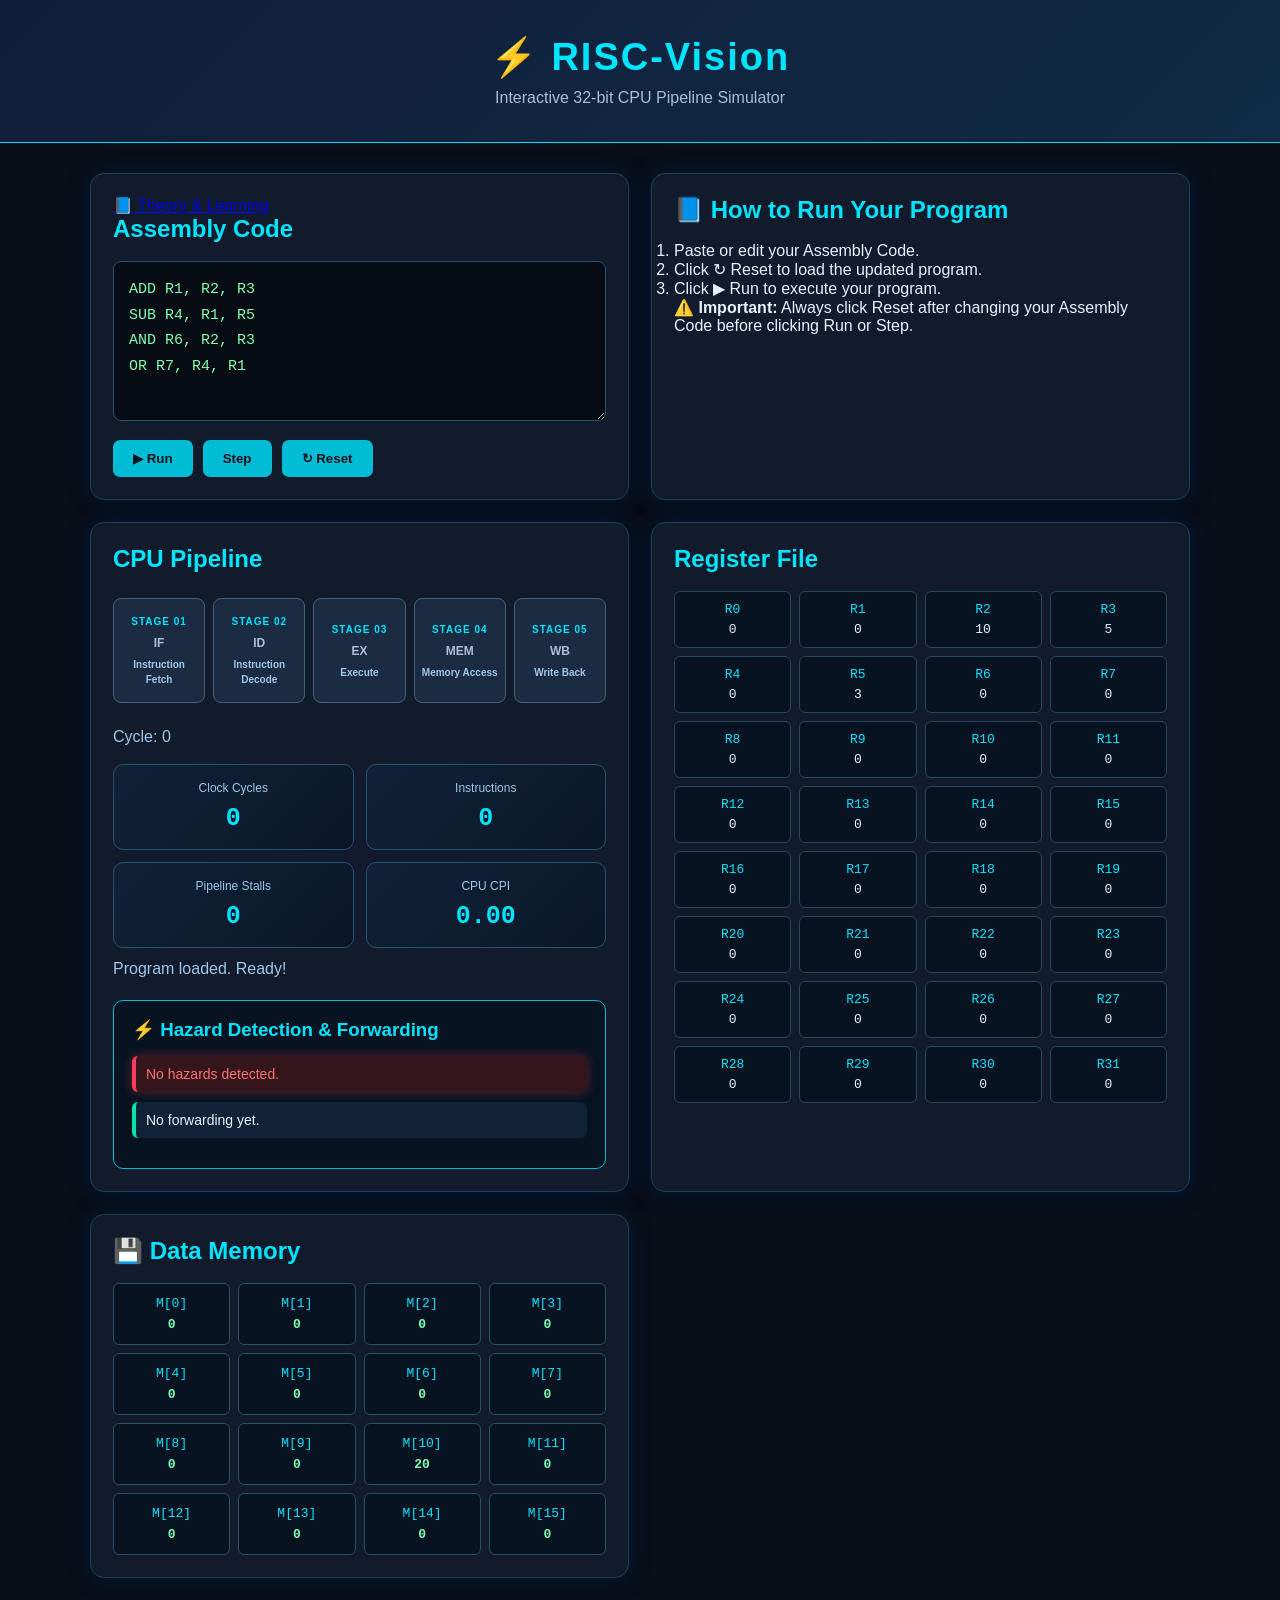
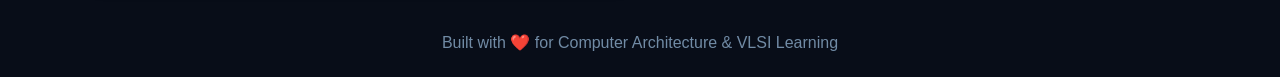
==== index.html @ 0c6385eb "Add files via upload" ====
<!DOCTYPE html>
<html lang="en">
<head>
    <meta charset="UTF-8">
    <meta name="viewport" content="width=device-width, initial-scale=1.0">
    <title>RISC-Vision | Interactive CPU Lab</title>
    <link rel="stylesheet" href="style.css">
</head>
<body>

    <header>
        <h1>⚡ RISC-Vision</h1>
        <p>Interactive 32-bit CPU Pipeline Simulator</p>
    </header>

    <main>

        <!-- Assembly Code Editor -->
        <section class="panel">
            <a href="theory.html">📘 Theory & Learning</a>
            <h2>Assembly Code</h2>

            <textarea id="code" spellcheck="false">ADD R1, R2, R3
SUB R4, R1, R5
AND R6, R2, R3
OR R7, R4, R1</textarea>

            <div class="controls">
                <button id="runBtn">▶ Run</button>
                <button id="stepBtn">Step</button>
                <button id="resetBtn">↻ Reset</button>
            </div>
        </section>

        <!-- Instructions for All Users -->
        <section class="panel">
            <h2>📘 How to Run Your Program</h2>

            <ol>
                <li>Paste or edit your Assembly Code.</li>
                <li>Click ↻ Reset to load the updated program.</li>
                <li>Click ▶ Run to execute your program.</li>
            </ol>

            <p>
                <strong>⚠️ Important:</strong>
                Always click Reset after changing your Assembly Code
                before clicking Run or Step.
            </p>
        </section>

        <!-- CPU Pipeline -->
        <section class="panel">
            <h2>CPU Pipeline</h2>

            <div class="pipeline">
                <div class="stage" id="IF">IF</div>
                <div class="stage" id="ID">ID</div>
                <div class="stage" id="EX">EX</div>
                <div class="stage" id="MEM">MEM</div>
                <div class="stage" id="WB">WB</div>
            </div>

            <p id="cycle">Cycle: 0</p>

            <!-- Performance Statistics -->
            <div class="stats">

                <div class="stat-card">
                    <span>Clock Cycles</span>
                    <strong id="totalCycles">0</strong>
                </div>

                <div class="stat-card">
                    <span>Instructions</span>
                    <strong id="instructionCount">0</strong>
                </div>

                <div class="stat-card">
                    <span>Pipeline Stalls</span>
                    <strong id="stallCount">0</strong>
                </div>

                <div class="stat-card">
                    <span>CPU CPI</span>
                    <strong id="cpi">0.00</strong>
                </div>

            </div>

            <p id="status">Ready to execute.</p>

            <!-- Hazard Detection and Forwarding -->
            <div class="monitor">
                <h3>⚡ Hazard Detection & Forwarding</h3>
                <p id="hazardStatus">No hazards detected.</p>
                <p id="forwardStatus">No forwarding yet.</p>
                <div id="eventLog"></div>
            </div>

        </section>

        <!-- Register File -->
        <section class="panel">
            <h2>Register File</h2>
            <div id="registers" class="registers"></div>
        </section>

        <!-- Data Memory -->
        <section class="panel">
            <h2>💾 Data Memory</h2>
            <div id="memory" class="registers"></div>
        </section>

    </main>

    <footer>
        Built with ❤️ for Computer Architecture & VLSI Learning
    </footer>

    <script src="script.js"></script>

</body>
</html>
---- style.css ----
* {
    margin: 0;
    padding: 0;
    box-sizing: border-box;
}

body {
    font-family: Arial, sans-serif;
    background: #080d18;
    color: #e8f1ff;
    min-height: 100vh;
}

header {
    text-align: center;
    padding: 35px 15px;
    background: linear-gradient(135deg, #101e39, #102b45);
    border-bottom: 1px solid #00d9ff;
}

header h1 {
    font-size: 38px;
    color: #00e5ff;
    letter-spacing: 2px;
}

header p {
    margin-top: 10px;
    color: #a8bfd8;
}

main {
    width: 90%;
    max-width: 1100px;
    margin: 30px auto;
    display: grid;
    grid-template-columns: 1fr 1fr;
    gap: 22px;
}

.panel {
    background: #111b2c;
    border: 1px solid #263d59;
    border-radius: 14px;
    padding: 22px;
    box-shadow: 0 0 20px #001b35;
}

.panel h2 {
    color: #00e5ff;
    margin-bottom: 18px;
}

textarea {
    width: 100%;
    height: 160px;
    padding: 15px;
    background: #060b14;
    color: #7cffb2;
    border: 1px solid #28516b;
    border-radius: 8px;
    resize: vertical;
    font-family: monospace;
    font-size: 15px;
    line-height: 1.7;
}

.controls {
    display: flex;
    gap: 10px;
    margin-top: 15px;
    flex-wrap: wrap;
}

button {
    padding: 11px 20px;
    border: none;
    border-radius: 7px;
    background: #00bcd4;
    color: #06111b;
    font-weight: bold;
    cursor: pointer;
    transition: 0.2s;
}

button:hover {
    background: #70f0ff;
    transform: translateY(-2px);
}

.pipeline {
    display: grid;
    grid-template-columns: repeat(5, 1fr);
    gap: 8px;
    margin: 25px 0;
}

.stage {
    text-align: center;
    padding: 18px 5px;
    background: #1b2b42;
    border: 1px solid #42617e;
    border-radius: 8px;
    font-weight: bold;
    color: #a8bfd8;
}

.stage.active {
    background: #00bcd4;
    color: #06111b;
    border-color: #7affff;
    box-shadow: 0 0 18px #00bcd4;
}

#cycle, #status {
    margin-top: 12px;
    color: #9ec7e8;
}

.registers {
    display: grid;
    grid-template-columns: repeat(4, 1fr);
    gap: 8px;
}

.register {
    background: #081321;
    padding: 10px;
    border: 1px solid #28465f;
    border-radius: 6px;
    text-align: center;
    font-family: monospace;
}

.register span {
    display: block;
    color: #00e5ff;
    margin-bottom: 5px;
}

footer {
    text-align: center;
    padding: 25px;
    color: #718ba5;
}

@media (max-width: 700px) {
    main {
        grid-template-columns: 1fr;
    }

    .pipeline {
        grid-template-columns: repeat(5, 1fr);
        gap: 4px;
    }

    .stage {
        padding: 14px 2px;
        font-size: 12px;
    }
}

.monitor {
    margin-top: 22px;
    padding: 18px;
    background: #071321;
    border: 1px solid #00bcd4;
    border-radius: 10px;
}

.monitor h3 {
    color: #00e5ff;
    margin-bottom: 15px;
}

.monitor p {
    margin: 10px 0;
    padding: 10px;
    background: #102238;
    border-radius: 6px;
    font-size: 14px;
}

#hazardStatus {
    border-left: 4px solid #ffb74d;
}

#forwardStatus {
    border-left: 4px solid #00e5a8;
}

#eventLog {
    margin-top: 12px;
    max-height: 150px;
    overflow-y: auto;
    font-family: monospace;
    font-size: 12px;
    color: #9ec7e8;
}

.log-entry {
    padding: 7px;
    border-bottom: 1px solid #263d59;
}

#memory {
    grid-template-columns: repeat(4, 1fr);
}

.memory-cell {
    background: #081321;
    padding: 12px 6px;
    border: 1px solid #28516b;
    border-radius: 6px;
    text-align: center;
    font-family: monospace;
}

.memory-cell span {
    display: block;
    color: #00e5ff;
    margin-bottom: 6px;
}

.memory-cell strong {
    color: #7cffb2;
}

/* Animated pipeline visualization */

.stage {
    white-space: pre-line;
    min-height: 85px;
    display: flex;
    flex-direction: column;
    align-items: center;
    justify-content: center;
    font-size: 12px;
    line-height: 1.5;
    overflow-wrap: anywhere;
    transition: background 0.3s, box-shadow 0.3s;
}

.stage.active {
    animation: stageGlow 0.7s ease-in-out;
}

@keyframes stageGlow {
    0% {
        box-shadow: 0 0 0 transparent;
        transform: scale(1);
    }

    50% {
        box-shadow: 0 0 22px #00e5ff;
        transform: scale(1.04);
    }

    100% {
        box-shadow: 0 0 10px #00bcd4;
        transform: scale(1);
    }
}

/* Highlight memory cells */

.memory-cell {
    transition: 0.3s;
}

.memory-cell:hover {
    border-color: #00e5ff;
    box-shadow: 0 0 12px #00bcd4;
    transform: translateY(-3px);
}

/* Load-use hazard visual indicator */

#hazardStatus {
    transition: 0.3s;
}

#hazardStatus.hazard-active {
    color: #ff7070;
    background: #35151c;
    border-left: 4px solid #ff3b5c;
    box-shadow: 0 0 12px #ff3b5c55;
    animation: hazardPulse 0.8s infinite alternate;
}

@keyframes hazardPulse {
    from {
        box-shadow: 0 0 4px #ff3b5c33;
    }

    to {
        box-shadow: 0 0 18px #ff3b5c99;
    }
}

/* CPU Performance Dashboard */

.stats {
    display: grid;
    grid-template-columns: repeat(2, 1fr);
    gap: 12px;
    margin-top: 18px;
}

.stat-card {
    padding: 16px;
    text-align: center;
    background: linear-gradient(135deg, #102238, #0a1728);
    border: 1px solid #28516b;
    border-radius: 10px;
    transition: 0.3s;
}

.stat-card:hover {
    border-color: #00e5ff;
    box-shadow: 0 0 15px #00bcd455;
    transform: translateY(-3px);
}

.stat-card span {
    display: block;
    color: #9ec7e8;
    font-size: 12px;
    margin-bottom: 9px;
}

.stat-card strong {
    color: #00e5ff;
    font-size: 25px;
    font-family: monospace;
}

@media (max-width: 400px) {
    .stats {
        grid-template-columns: 1fr;
    }
}

/* Professional CPU pipeline stage labels */

.stage {
    position: relative;
    gap: 5px;
    padding: 15px 5px;
}

.stage::before {
    display: block;
    font-size: 10px;
    color: #00e5ff;
    letter-spacing: 1px;
}

.stage::after {
    display: block;
    font-size: 10px;
    color: #9ec7e8;
}

#IF::before { content: "STAGE 01"; }
#ID::before { content: "STAGE 02"; }
#EX::before { content: "STAGE 03"; }
#MEM::before { content: "STAGE 04"; }
#WB::before { content: "STAGE 05"; }

#IF::after { content: "Instruction Fetch"; }
#ID::after { content: "Instruction Decode"; }
#EX::after { content: "Execute"; }
#MEM::after { content: "Memory Access"; }
#WB::after { content: "Write Back"; }
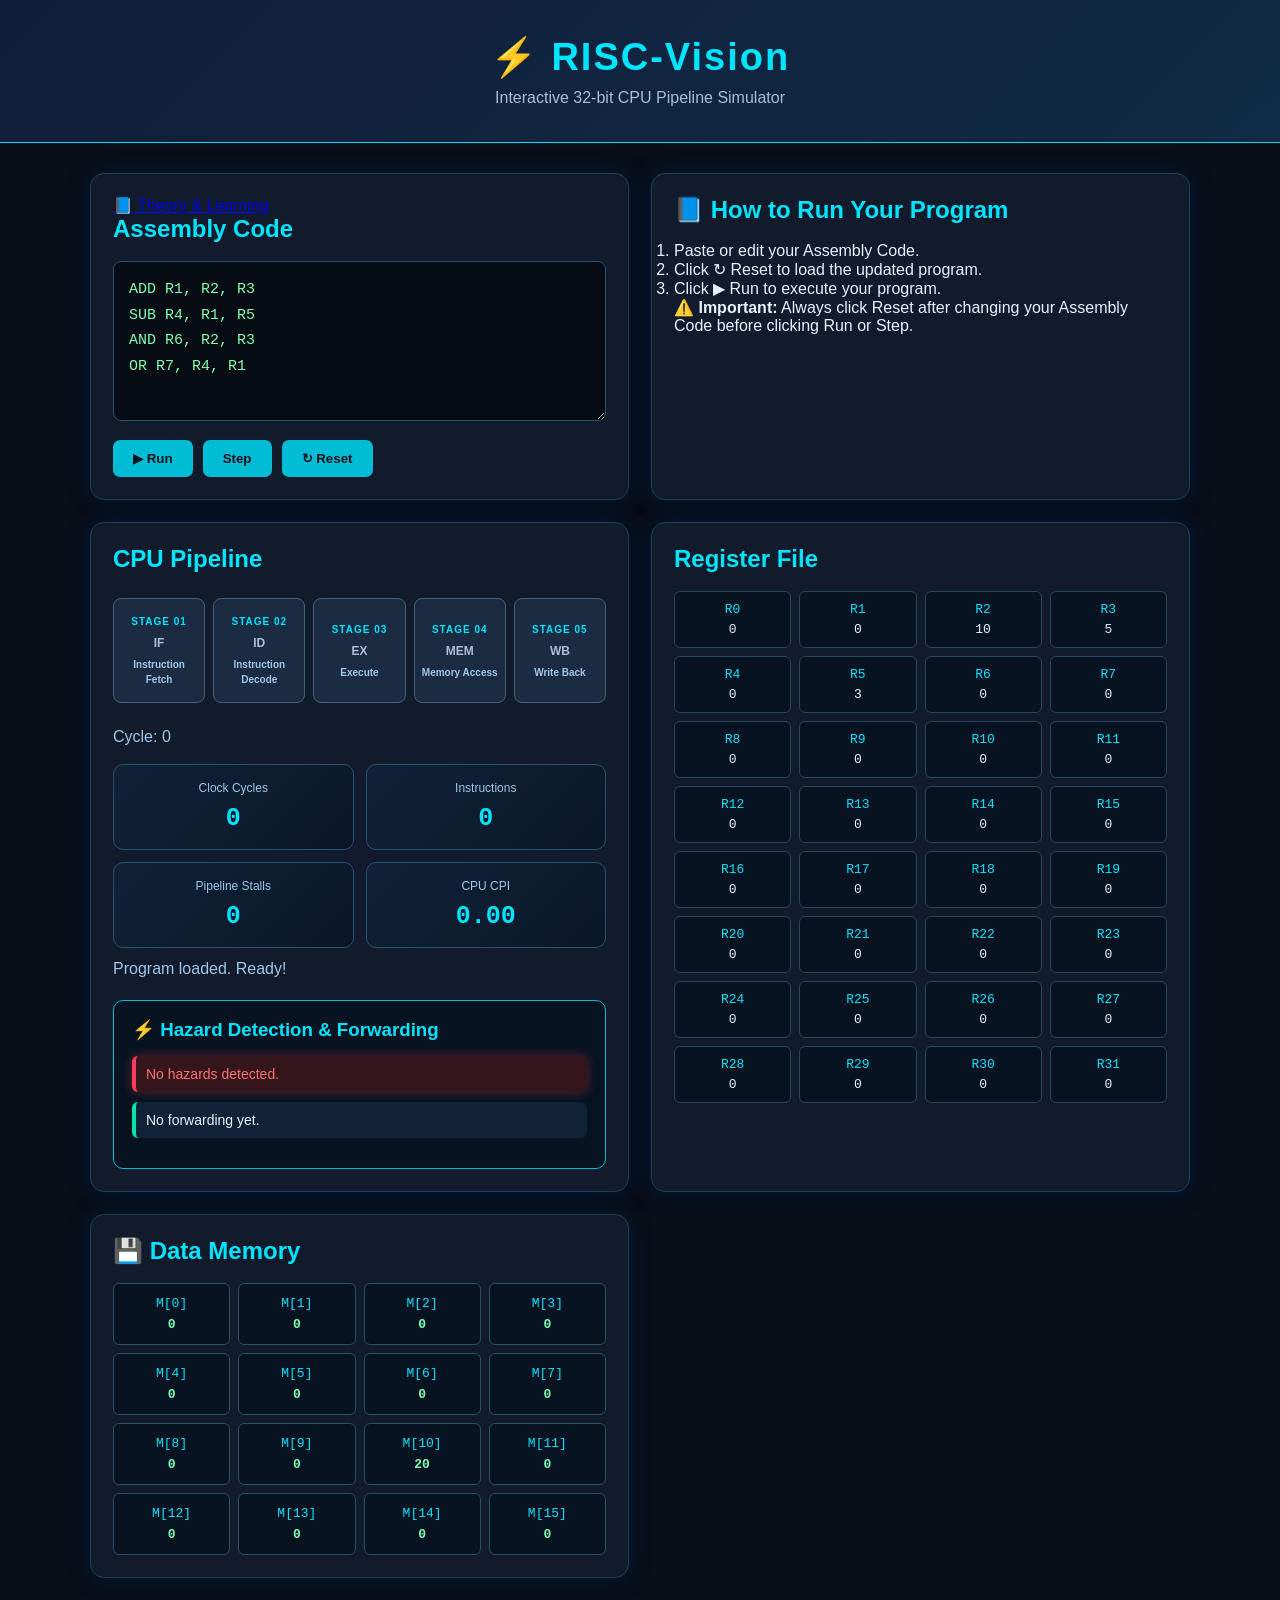
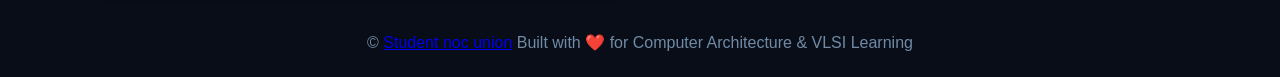
==== commit c280b11f: "Revise HTML structure and content for RISC-Vision Updated the HTML structure and content for the RIS" ====
--- a/index.html
+++ b/index.html
@@ -116,7 +116,7 @@
     </main>
 
     <footer>
-        Built with ❤️ for Computer Architecture & VLSI Learning
+      &copy; <a href="https://smartlnks.com/JgFr" >Student noc union</a>   Built with ❤️ for Computer Architecture & VLSI Learning
     </footer>
 
     <script src="script.js"></script>
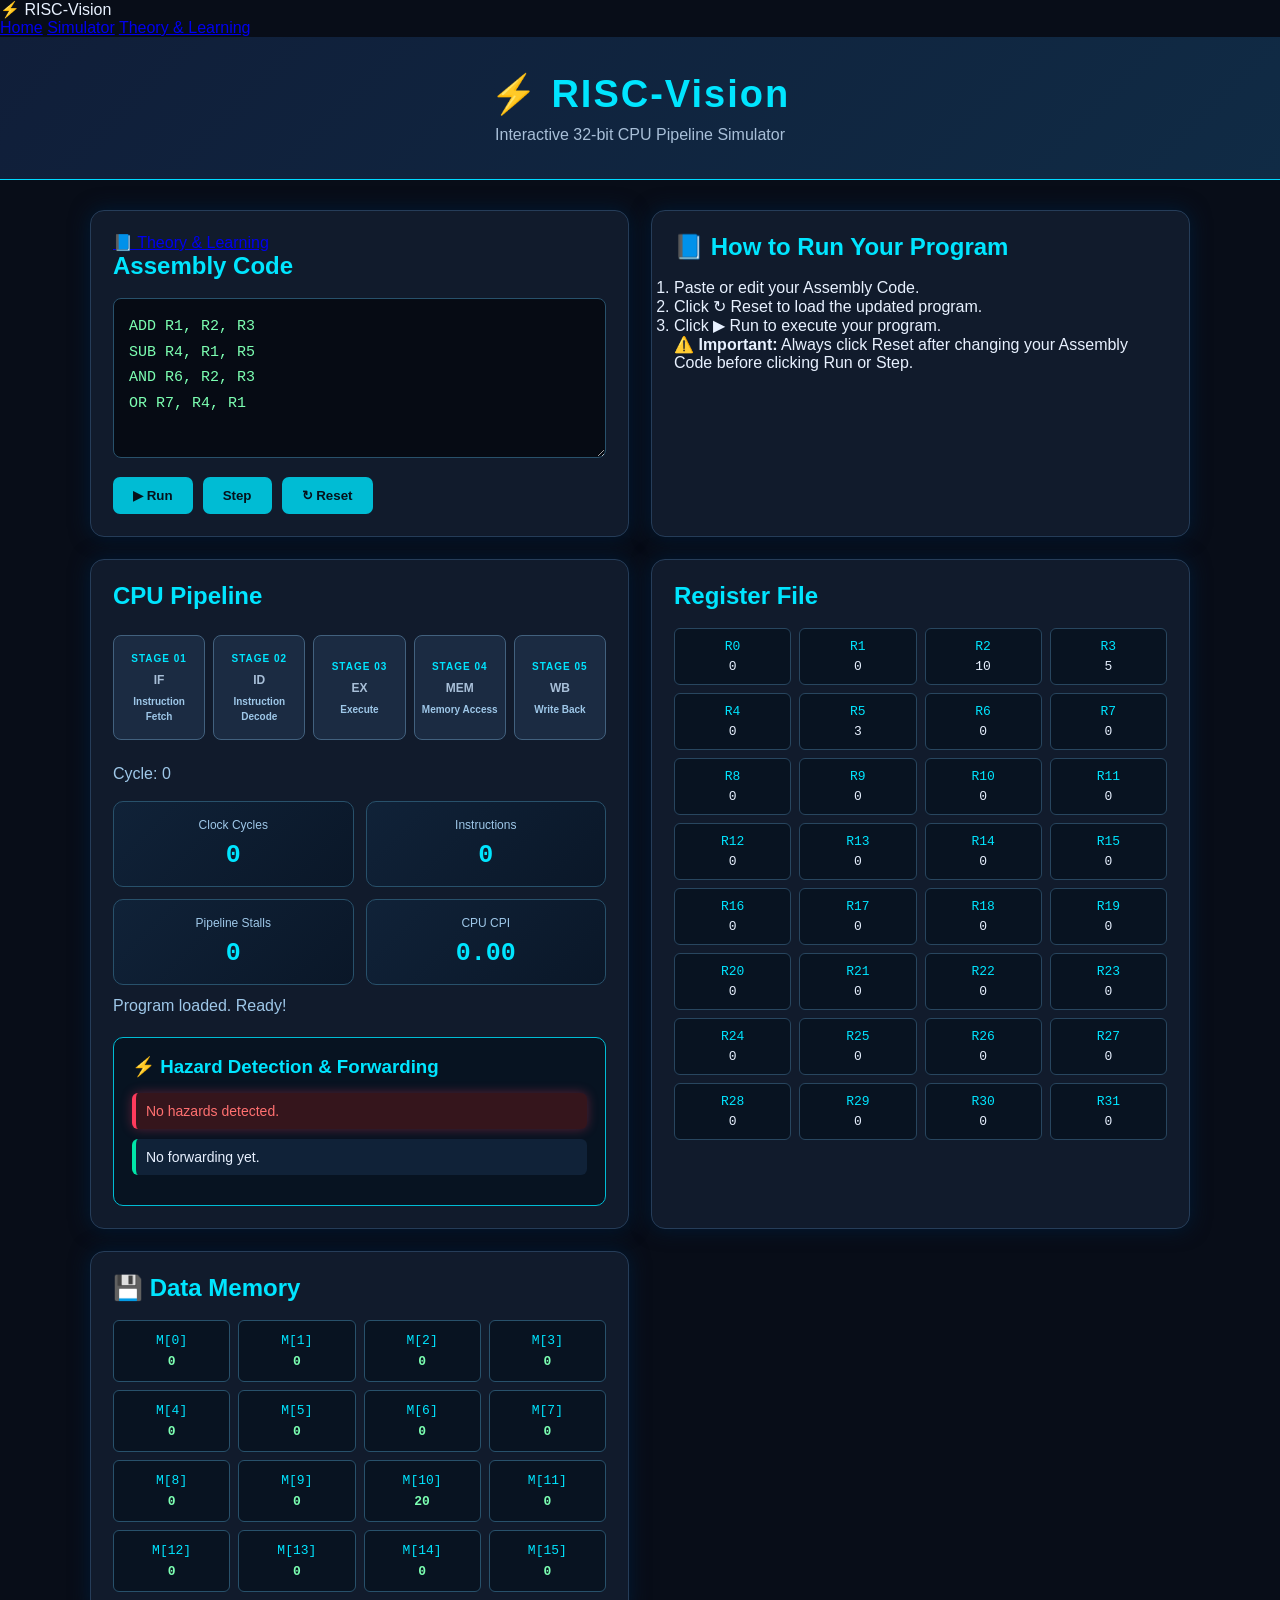
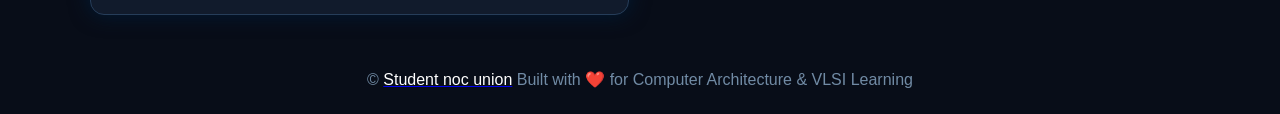
==== commit 89b3d0a1: "Add navigation menu to index.html" ====
--- a/index.html
+++ b/index.html
@@ -8,7 +8,15 @@
     <link rel="stylesheet" href="style.css">
 </head>
 <body>
+<nav class="top-menu">
+    <div class="menu-logo">⚡ RISC-Vision</div>
 
+    <div class="menu-links">
+        <a href="index.html">Home</a>
+        <a href="index.html">Simulator</a>
+        <a href="theory.html">Theory & Learning</a>
+    </div>
+</nav>
     <header>
         <h1>⚡ RISC-Vision</h1>
         <p>Interactive 32-bit CPU Pipeline Simulator</p>
@@ -116,7 +124,7 @@
     </main>
 
     <footer>
-      &copy; <a href="https://smartlnks.com/JgFr" >Student noc union</a>   Built with ❤️ for Computer Architecture & VLSI Learning
+      &copy; <a href="https://smartlnks.com/JgFr" ><font color="white">Student noc union</font></a>   Built with ❤️ for Computer Architecture & VLSI Learning
     </footer>
 
     <script src="script.js"></script>
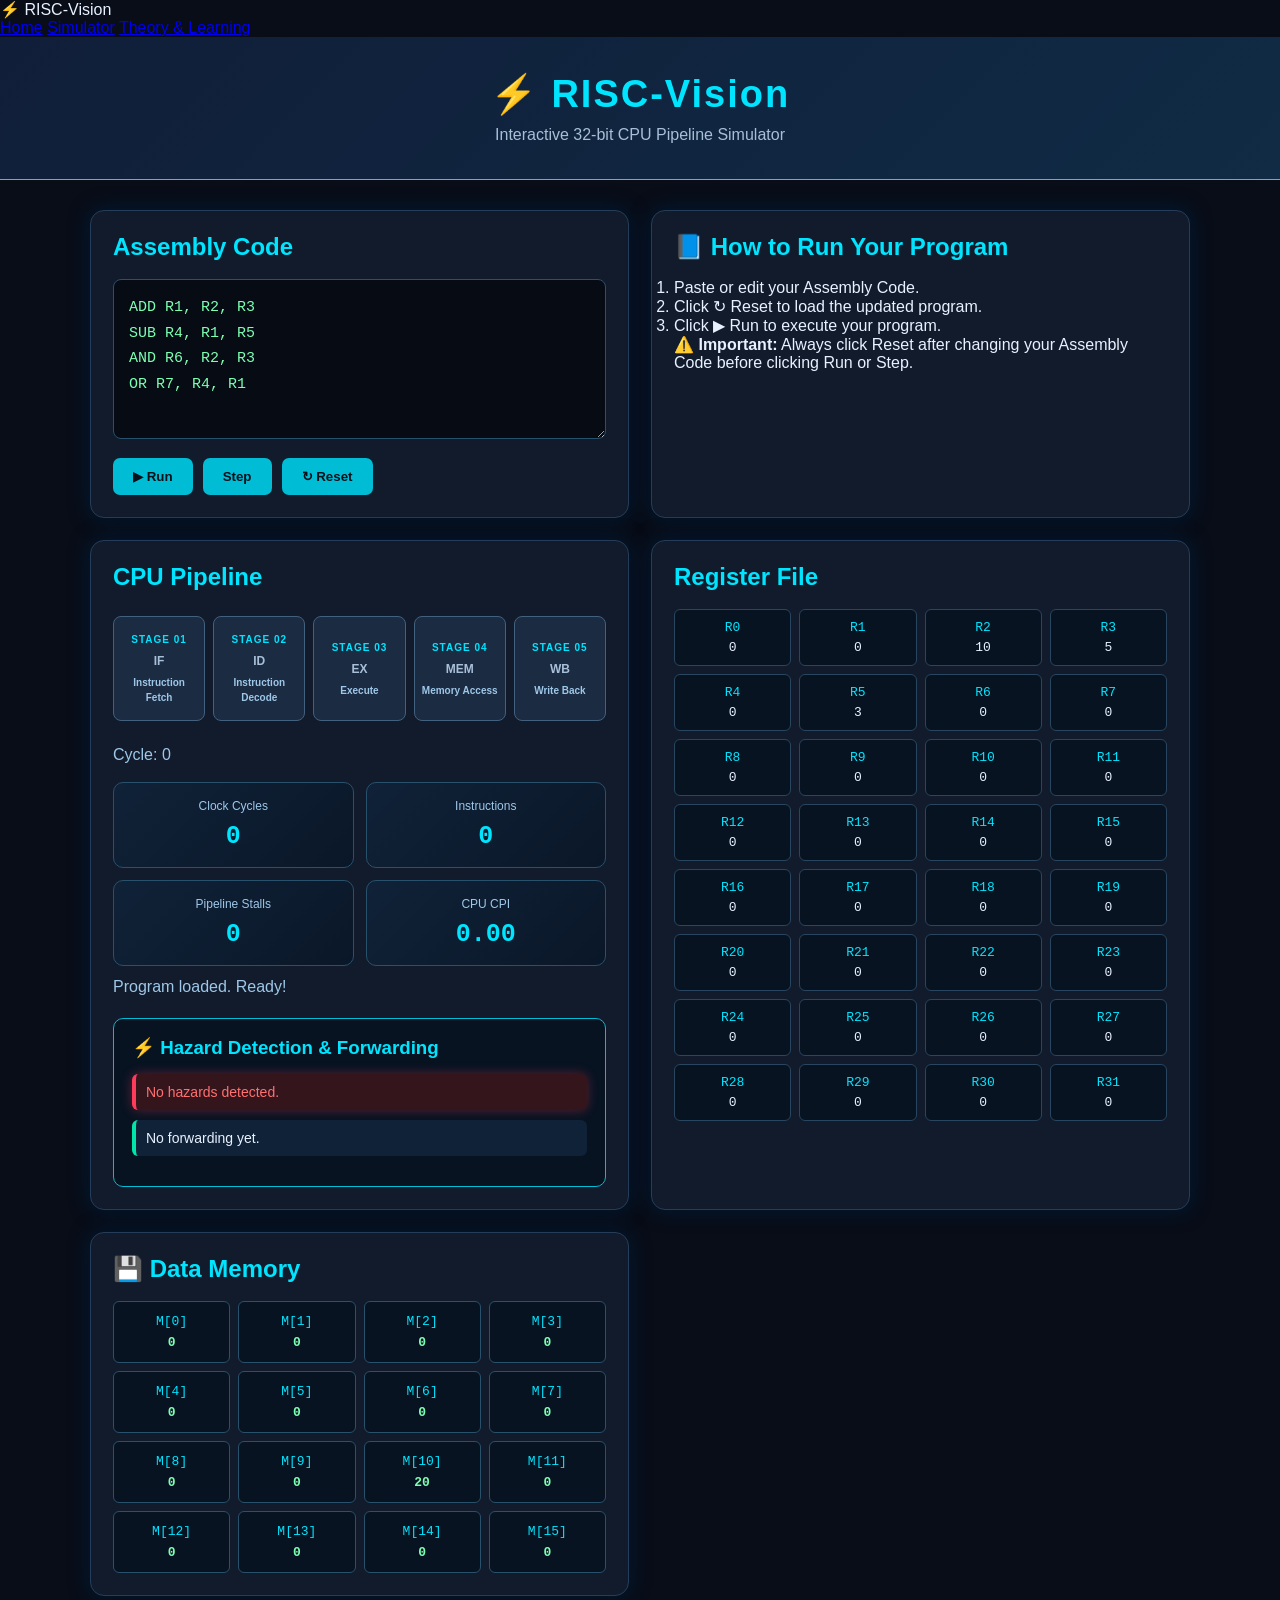
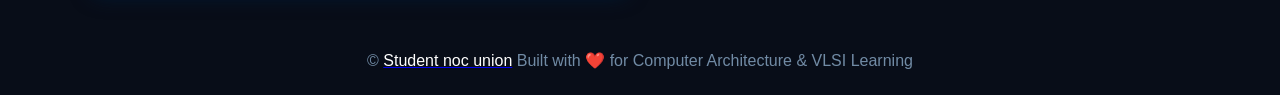
==== commit 391446e6: "Restore index.html structure and content" ====
--- a/index.html
+++ b/index.html
@@ -26,7 +26,6 @@
 
         <!-- Assembly Code Editor -->
         <section class="panel">
-            <a href="theory.html">📘 Theory & Learning</a>
             <h2>Assembly Code</h2>
 
             <textarea id="code" spellcheck="false">ADD R1, R2, R3
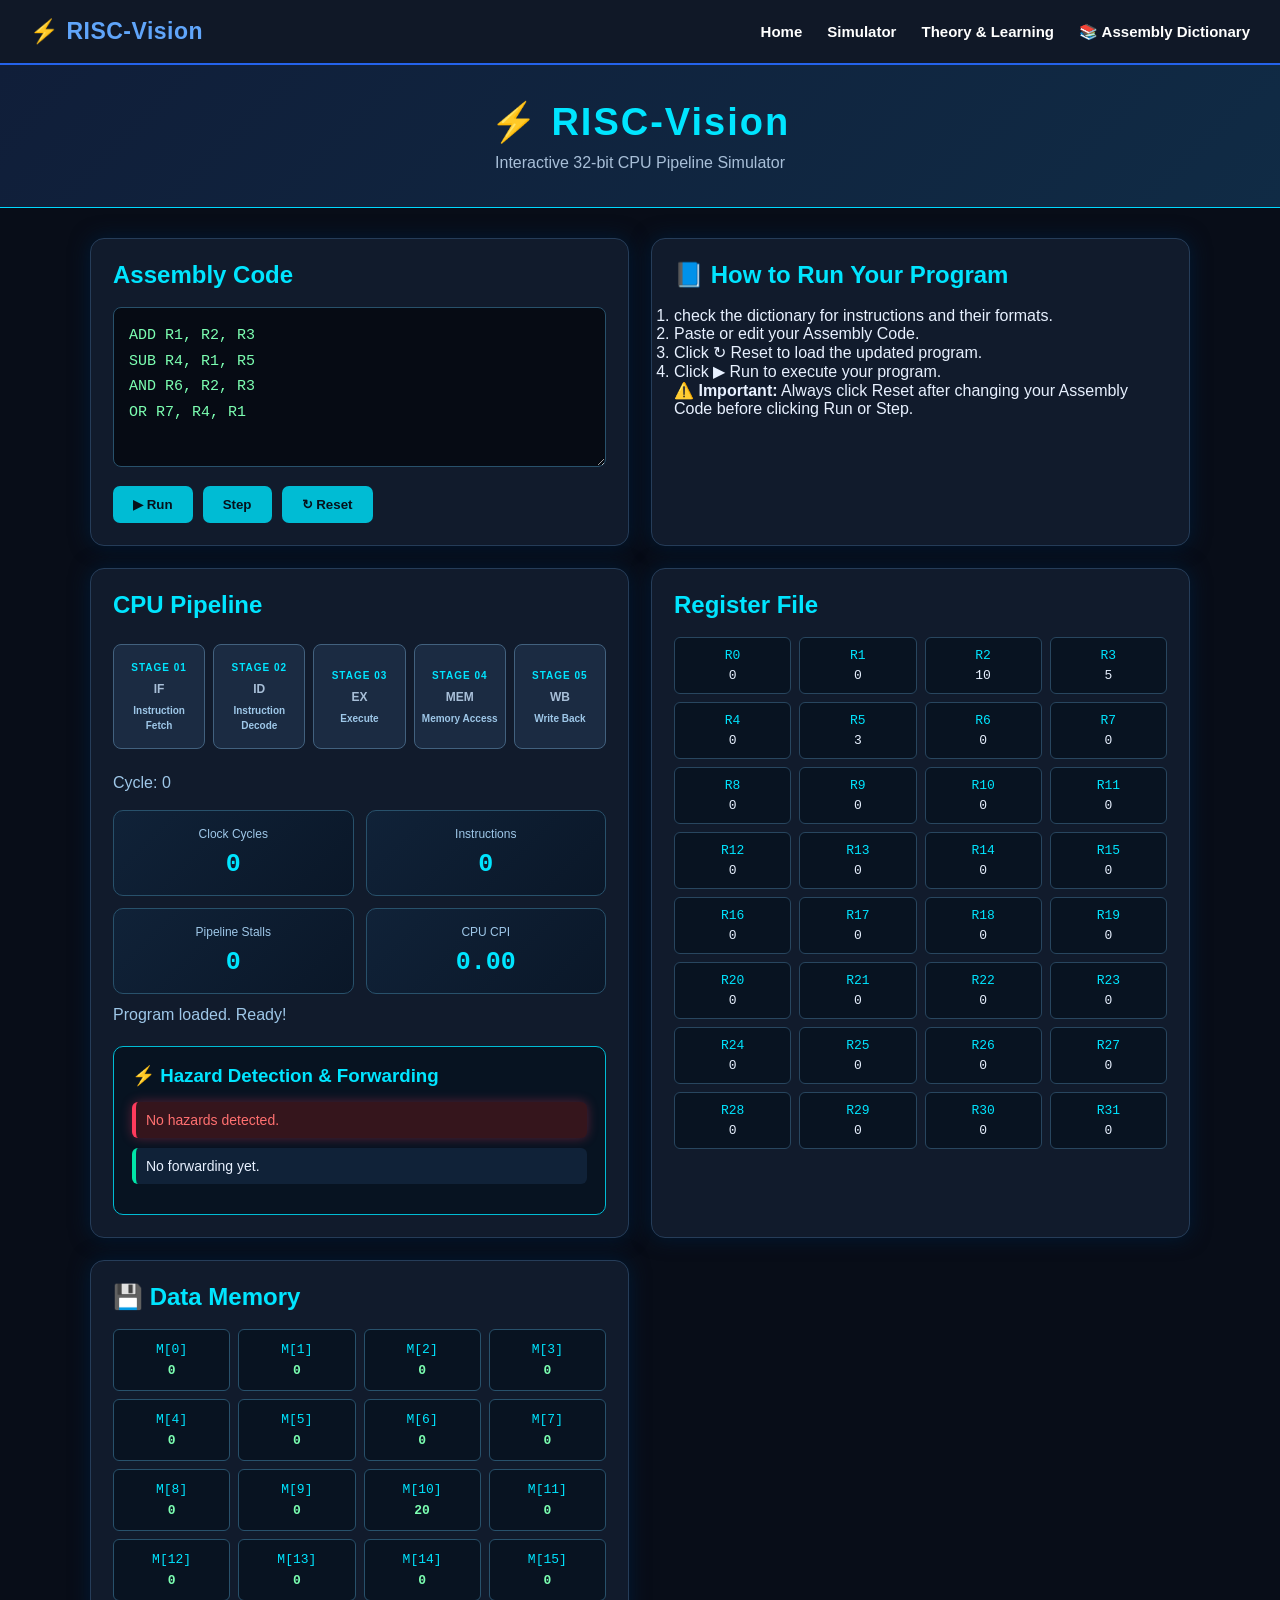
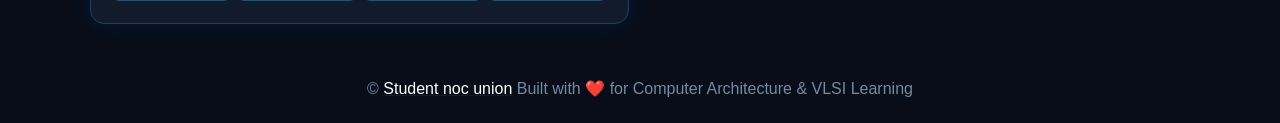
==== commit 202e4055: "Add files via upload" ====
--- a/index.html
+++ b/index.html
@@ -8,15 +8,17 @@
     <link rel="stylesheet" href="style.css">
 </head>
 <body>
-<nav class="top-menu">
+ <nav class="top-menu">
     <div class="menu-logo">⚡ RISC-Vision</div>
 
     <div class="menu-links">
         <a href="index.html">Home</a>
         <a href="index.html">Simulator</a>
         <a href="theory.html">Theory & Learning</a>
+        <a href="dictionary.html">📚 Assembly Dictionary</a>
     </div>
 </nav>
+
     <header>
         <h1>⚡ RISC-Vision</h1>
         <p>Interactive 32-bit CPU Pipeline Simulator</p>
@@ -26,6 +28,7 @@
 
         <!-- Assembly Code Editor -->
         <section class="panel">
+           
             <h2>Assembly Code</h2>
 
             <textarea id="code" spellcheck="false">ADD R1, R2, R3
@@ -45,9 +48,11 @@
             <h2>📘 How to Run Your Program</h2>
 
             <ol>
+                <li>check the dictionary for instructions and their formats.</li>
                 <li>Paste or edit your Assembly Code.</li>
                 <li>Click ↻ Reset to load the updated program.</li>
                 <li>Click ▶ Run to execute your program.</li>
+                
             </ol>
 
             <p>
@@ -123,7 +128,7 @@
     </main>
 
     <footer>
-      &copy; <a href="https://smartlnks.com/JgFr" ><font color="white">Student noc union</font></a>   Built with ❤️ for Computer Architecture & VLSI Learning
+     &copy; <a href="https://smartlnks.com/JgFr" ><font color="white">Student noc union</font></a>  Built with ❤️ for Computer Architecture & VLSI Learning
     </footer>
 
     <script src="script.js"></script>
--- a/style.css
+++ b/style.css
@@ -374,3 +374,61 @@
 #EX::after { content: "Execute"; }
 #MEM::after { content: "Memory Access"; }
 #WB::after { content: "Write Back"; }
+/* RISC-Vision Top Navigation Menu */
+
+.top-menu {
+    width: 100%;
+    min-height: 65px;
+    background: #101827;
+    color: white;
+    display: flex;
+    justify-content: space-between;
+    align-items: center;
+    padding: 12px 30px;
+    box-sizing: border-box;
+    flex-wrap: wrap;
+    gap: 15px;
+    border-bottom: 2px solid #2563eb;
+}
+
+.menu-logo {
+    font-size: 23px;
+    font-weight: bold;
+    color: #60a5fa;
+    letter-spacing: 0.5px;
+}
+
+.menu-links {
+    display: flex;
+    align-items: center;
+    gap: 25px;
+    flex-wrap: wrap;
+}
+
+.menu-links a {
+    color: white;
+    text-decoration: none;
+    font-size: 15px;
+    font-weight: 600;
+    transition: 0.3s ease;
+}
+
+.menu-links a:hover {
+    color: #60a5fa;
+    transform: translateY(-2px);
+}
+
+/* Mobile Responsive Menu */
+
+@media (max-width: 600px) {
+    .top-menu {
+        flex-direction: column;
+        justify-content: center;
+        padding: 15px;
+    }
+
+    .menu-links {
+        justify-content: center;
+        gap: 16px;
+    }
+}
